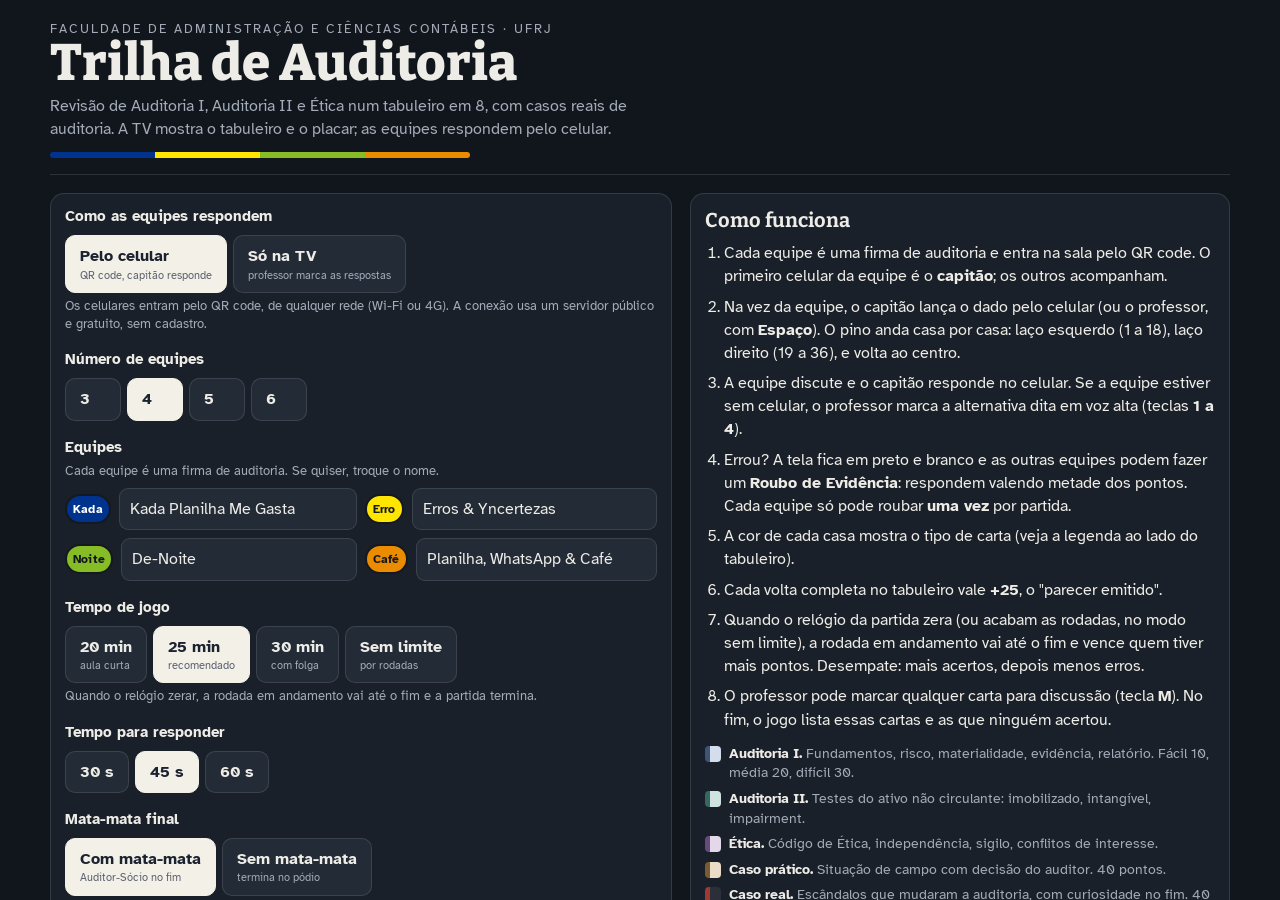
==== index.html @ 6f4dfdb5 "Celular confirma a imagem do pino e avisa quando a TV está com versão antiga; scripts com ?v= contra" ====
<!doctype html>
<html lang="pt-BR">
<head>
<meta charset="utf-8">
<meta name="viewport" content="width=device-width, initial-scale=1, viewport-fit=cover">
<meta name="claude:viewport-fit-sides" content="cover">
<title>Trilha de Auditoria</title>
<link rel="stylesheet" href="https://fonts.googleapis.com/css2?family=Atkinson+Hyperlegible:wght@400;700&family=Bitter:wght@600;800&display=swap">
<style>
/* ==================================================================
   TRILHA DE AUDITORIA · FACC/UFRJ · tela da TV (moderador)
   Auditoria I, Auditoria II e Ética
   Proposta: Bernardo Furtado, Iago Costa e Thiago Primo
   Licença MIT. O conteúdo editável fica em js/conteudo.js.
   ================================================================== */

/* Layout: sala escura em volta de um tabuleiro de papel e tinta.
   As únicas cores vivas da tela são as das equipes. */
:root{
  color-scheme: dark;
  --room:#11151C;
  --panel:#1A2029;
  --panel-2:#232B36;
  --line:rgba(226,232,240,.13);
  --ink:#EEECE6;
  --ink-soft:#A3ABB8;
  --paper:#F3F0E7;
  --paper-2:#E6E1D3;
  --paper-ink:#1B2230;
  --paper-soft:#5C6170;
  --stamp:#9E3A31;
  --ok:#2F8A5C;
  --bad:#B4433A;
  --f-display:'Bitter', Rockwell, 'Roboto Slab', 'Zilla Slab', Georgia, serif;
  --f-body:'Atkinson Hyperlegible', 'Segoe UI', Roboto, 'Helvetica Neue', Arial, sans-serif;
}
*{box-sizing:border-box}
[hidden]{display:none!important}
html,body{height:100%}
body{
  margin:0;background:var(--room);color:var(--ink);font-family:var(--f-body);font-size:16px;line-height:1.4;
  padding-left:max(16px, env(safe-area-inset-left, 0px));
  padding-right:max(16px, env(safe-area-inset-right, 0px));
  overflow:hidden;
}
button{font:inherit;color:inherit;cursor:pointer;border:0;background:none}
button:disabled{cursor:default}
button:focus-visible,input:focus-visible{outline:3px solid var(--paper);outline-offset:2px}
h1,h2,h3{font-family:var(--f-display);margin:0;text-wrap:balance}
.num{font-variant-numeric:tabular-nums}
kbd{font-family:var(--f-body)}

/* Preto e branco quando a equipe erra; volta ao normal na troca de vez */
#app,.screen{transition:filter .7s ease}
body.pb #app{filter:grayscale(1) contrast(.96)}
body.pb .card{animation:shakeX .45s ease}
@keyframes shakeX{0%,100%{transform:none}20%{transform:translateX(-10px)}40%{transform:translateX(9px)}60%{transform:translateX(-6px)}80%{transform:translateX(4px)}}

/* ---------------- Estrutura ---------------- */
#app{height:100%;display:grid;grid-template-rows:auto minmax(0,1fr);gap:10px;padding-block:10px}
.top{display:flex;align-items:center;gap:14px;flex-wrap:wrap}
.brand h1{font-weight:800;font-size:clamp(20px,1.8vw,34px)}
.brand .sub{font-size:clamp(11px,.75vw,14px);color:var(--ink-soft);letter-spacing:.16em;text-transform:uppercase}
.room-badge{display:flex;align-items:center;gap:10px;background:var(--paper);color:var(--paper-ink);border-radius:12px;padding:6px 12px 6px 6px;font-weight:700}
.room-badge .mini-qr{width:44px;height:44px;background:#fff;border-radius:6px;padding:2px}
.room-badge .mini-qr svg{width:100%;height:100%;display:block}
.room-badge small{display:block;font-weight:400;color:var(--paper-soft);font-size:12px}
.room-badge .code{font-family:var(--f-display);font-size:22px;letter-spacing:.08em}
.round-box{margin-left:auto;display:flex;align-items:center;gap:12px;color:var(--ink-soft);font-size:clamp(13px,.95vw,18px)}
.round-box strong{color:var(--ink);font-family:var(--f-display);font-size:1.35em}
.dots{display:flex;gap:5px}
.dots i{width:11px;height:11px;border-radius:50%;background:var(--line)}
.dots i.on{background:var(--paper-2)}
.dots i.now{background:var(--paper);box-shadow:0 0 0 3px rgba(243,240,231,.25)}
.clock{font-family:var(--f-display);font-weight:800;color:var(--ink);font-size:1.35em;font-variant-numeric:tabular-nums}
.clock.warn{color:#F0A49C}
.clock.paused{opacity:.55}
.last-round{background:var(--stamp);color:#fff;font-weight:700;padding:3px 10px;border-radius:20px;font-size:.8em;letter-spacing:.06em}

.game{display:grid;grid-template-columns:minmax(0,1fr) clamp(300px,25vw,440px);gap:14px;min-height:0}
.stage{position:relative;min-width:0;min-height:0;display:flex;align-items:center;justify-content:center}
#board{display:block;width:100%;height:100%}
#board text{pointer-events:none}
.pawn{transition:transform .26s ease-out}
.pawn .pawn-body{transform:scale(1.2)}
.pawn.active .pawn-body{animation:bounce .9s ease-in-out infinite}
@keyframes bounce{0%,100%{transform:scale(1.55) translateY(0)}50%{transform:scale(1.55) translateY(-7px)}}
#cell-hl{animation:pulse 1.2s ease-in-out infinite}
@keyframes pulse{0%,100%{stroke-opacity:1}50%{stroke-opacity:.4}}

.ribbon{
  position:absolute;top:6px;left:50%;transform:translateX(-50%);z-index:5;
  display:flex;align-items:center;gap:10px;background:rgba(17,21,28,.92);border:1px solid var(--line);
  border-radius:40px;padding:6px 16px 6px 8px;font-size:clamp(13px,1vw,19px);white-space:nowrap;max-width:100%;
}
.ribbon .hint{color:var(--ink-soft)}
.ribbon kbd{background:var(--panel-2);border:1px solid var(--line);border-radius:6px;padding:1px 7px;color:var(--paper)}
.toast{
  position:absolute;bottom:10px;left:50%;transform:translateX(-50%);z-index:30;
  background:var(--paper);color:var(--paper-ink);font-weight:700;padding:10px 18px;border-radius:12px;
  font-size:clamp(14px,1.1vw,20px);box-shadow:0 8px 24px rgba(0,0,0,.45);max-width:92%;text-align:center;
  animation:toastIn .25s ease-out;
}
@keyframes toastIn{from{opacity:0;transform:translate(-50%,10px)}to{opacity:1;transform:translate(-50%,0)}}

/* ---------------- Coluna lateral ---------------- */
.side{display:flex;flex-direction:column;gap:10px;min-height:0;overflow-y:auto;padding-right:2px}
.panel{background:var(--panel);border:1px solid var(--line);border-radius:14px;padding:12px 14px}
.panel-title{font-size:11px;letter-spacing:.16em;text-transform:uppercase;color:var(--ink-soft);margin-bottom:8px;display:flex;justify-content:space-between}
.turn-panel{display:grid;grid-template-columns:auto 1fr;gap:12px;align-items:center}
.turn-who{min-width:0}
.turn-who .label{font-size:12px;color:var(--ink-soft);letter-spacing:.1em;text-transform:uppercase}
.turn-who .name{font-family:var(--f-display);font-weight:800;font-size:clamp(18px,1.45vw,28px);line-height:1.15;overflow-wrap:anywhere}
.turn-who .where{font-size:13px;color:var(--ink-soft)}
.die{
  width:clamp(64px,5.2vw,92px);aspect-ratio:1;border-radius:16px;background:#FBFAF5;
  box-shadow:inset 0 -6px 0 rgba(0,0,0,.12),0 6px 14px rgba(0,0,0,.35);
  display:grid;grid-template-columns:repeat(3,1fr);grid-template-rows:repeat(3,1fr);padding:14%;gap:6%;
}
.die i{border-radius:50%;background:#1B2230;opacity:0;transform:scale(.85)}
.die i.on{opacity:1}
.die.rolling{animation:shake .12s linear infinite}
@keyframes shake{0%{transform:rotate(-8deg)}50%{transform:rotate(8deg)}100%{transform:rotate(-8deg)}}
.btn-roll{
  grid-column:1/-1;background:var(--team,var(--paper));color:var(--team-ink,var(--paper-ink));font-weight:700;border-radius:12px;padding:12px;
  font-size:clamp(15px,1.15vw,21px);display:flex;justify-content:center;align-items:center;gap:10px;
  box-shadow:inset 0 -4px 0 rgba(0,0,0,.18);
}
.btn-roll:disabled{background:var(--panel-2);color:var(--ink-soft);box-shadow:none}
.btn-roll kbd{font-size:.75em;background:rgba(0,0,0,.15);border-radius:5px;padding:1px 6px}
.turn-note{grid-column:1/-1;font-size:13px;color:var(--ink-soft);text-align:center;margin-top:-4px}

.score-list{display:flex;flex-direction:column;gap:6px}
.score-row{
  display:grid;grid-template-columns:22px 44px minmax(0,1fr) auto;align-items:center;gap:8px;
  padding:7px 8px;border-radius:10px;background:var(--panel-2);border:1px solid transparent;
  border-left:5px solid var(--team);
}
.score-row.now{border-color:var(--paper-2);border-left-color:var(--team);background:#2C3644}
.score-row .rk{font-weight:700;color:var(--ink-soft);text-align:center}
.score-row .nm{min-width:0}
.score-row .nm b{display:block;white-space:nowrap;overflow:hidden;text-overflow:ellipsis;font-size:clamp(14px,1vw,18px)}
.score-row .nm span{font-size:12px;color:var(--ink-soft);display:block;white-space:nowrap;overflow:hidden;text-overflow:ellipsis}
.score-row .pts{font-family:var(--f-display);font-weight:800;font-size:clamp(20px,1.5vw,28px);text-align:right;color:var(--paper)}
.adj{display:flex;gap:4px;justify-content:flex-end;margin-top:2px}
.adj button{font-size:11px;padding:1px 6px;border-radius:5px;background:rgba(255,255,255,.08);color:var(--ink-soft)}
.adj button:hover{background:rgba(255,255,255,.18);color:var(--ink)}
.chip{
  min-width:30px;height:30px;padding:0 6px;border-radius:15px;display:inline-flex;align-items:center;justify-content:center;
  font-weight:700;font-size:12px;letter-spacing:.02em;border:2px solid #14181F;flex:none;
}
details.mod summary{cursor:pointer;list-style:none;font-size:11px;letter-spacing:.16em;text-transform:uppercase;color:var(--ink-soft)}
details.mod summary::-webkit-details-marker{display:none}
details.mod summary::after{content:' +'}
details.mod[open] summary::after{content:' −'}
.mod-grid{display:grid;grid-template-columns:1fr 1fr;gap:6px;margin-top:8px}
.mod-grid button{
  background:var(--panel-2);border:1px solid var(--line);border-radius:9px;padding:8px 6px;font-size:13px;
  display:flex;justify-content:space-between;align-items:center;gap:6px;text-align:left;
}
.mod-grid button:hover{border-color:var(--paper-2)}
.mod-grid button kbd{font-size:11px;color:var(--ink-soft)}
.mod-grid .danger{color:#F0A49C}
.legend{display:flex;flex-wrap:wrap;gap:6px 10px}
.legend span{display:flex;align-items:center;gap:6px;font-size:13px;color:var(--ink)}
.legend i{width:20px;height:20px;border-radius:4px;display:block;border-left:6px solid}

/* ---------------- Cartas ---------------- */
.card-layer{
  position:absolute;inset:0;z-index:20;display:flex;align-items:center;justify-content:center;
  background:rgba(8,10,14,.62);padding:8px;
}
.card{
  width:min(100%,1060px);max-height:100%;overflow:auto;background:var(--paper);color:var(--paper-ink);
  border-radius:18px;box-shadow:0 24px 60px rgba(0,0,0,.55);animation:cardIn .35s cubic-bezier(.2,.9,.3,1.2);
  display:flex;flex-direction:column;position:relative;
}
@keyframes cardIn{from{opacity:0;transform:translateY(24px) rotate(-1.5deg) scale(.96)}to{opacity:1;transform:none}}
.card-band{background:var(--cat);color:#fff;display:flex;align-items:center;gap:14px;padding:12px 20px;flex-wrap:wrap}
.card-band .cat{min-width:0;flex:1}
.card-band .cat-name{font-family:var(--f-display);font-weight:800;font-size:clamp(18px,1.6vw,30px);display:block;line-height:1.1}
.card-band .cat-meta{font-size:clamp(12px,.9vw,16px);opacity:.9;letter-spacing:.04em}
.timer{display:flex;align-items:center;gap:10px}
.t-num{font-family:var(--f-display);font-weight:800;font-size:clamp(26px,2.4vw,44px);min-width:2.2ch;text-align:right}
.t-num.warn{color:#FFD2CA}
.t-btn{background:rgba(255,255,255,.18);color:#fff;border-radius:8px;padding:6px 10px;font-size:13px}
.t-track{height:8px;background:rgba(27,34,48,.12)}
#t-bar{height:100%;background:var(--cat);width:100%;transition:width 1s linear}
#t-bar.warn{background:var(--bad)}
.card-body{padding:clamp(14px,1.6vw,28px) clamp(16px,2vw,34px);display:flex;flex-direction:column;gap:clamp(10px,1.2vw,20px)}
.who{display:flex;align-items:center;gap:10px;font-size:clamp(14px,1.05vw,19px);color:var(--paper-soft);flex-wrap:wrap}
.who b{color:var(--paper-ink)}
.tag{border-radius:20px;padding:2px 10px;font-weight:700;font-size:.9em}
.tag.steal{background:#EFE2CC;color:#6A4610}
.tag.house{background:#F0D6D1;color:#7E2A22}
.tag.phone{background:#DDE4EE;color:#26344A}
.situacao{font-size:clamp(15px,1.25vw,23px);color:var(--paper-soft);border-left:4px solid var(--cat);padding-left:14px;margin:0}
.q-text{font-size:clamp(20px,2.1vw,40px);font-weight:700;line-height:1.25;margin:0;text-wrap:pretty}
.alts{display:grid;grid-template-columns:1fr 1fr;gap:clamp(8px,.9vw,14px)}
.alt{
  display:grid;grid-template-columns:auto 1fr;gap:12px;align-items:center;text-align:left;
  background:#fff;border:2px solid #D8D2C2;border-radius:14px;padding:clamp(10px,1vw,16px);
  font-size:clamp(15px,1.35vw,25px);line-height:1.25;color:var(--paper-ink);transition:border-color .15s,background .15s;
}
.alt:not(:disabled):hover{border-color:var(--cat)}
.alt .lt{
  width:clamp(30px,2.3vw,44px);aspect-ratio:1;border-radius:10px;background:var(--cat);color:#fff;
  display:flex;align-items:center;justify-content:center;font-weight:800;font-family:var(--f-display);
}
.alt.pending{border-color:var(--paper-ink);background:#E9E5DA;animation:pulse 0.8s ease-in-out infinite}
.alt.right{background:#DCEFE3;border-color:var(--ok)}
.alt.right .lt{background:var(--ok)}
.alt.wrong{background:#F5DCD8;border-color:var(--bad);opacity:.85}
.alt.wrong .lt{background:var(--bad)}
.alt.dim{opacity:.45}
.verdict{
  display:flex;align-items:center;gap:14px;border-radius:12px;padding:12px 16px;font-size:clamp(17px,1.6vw,30px);
  font-family:var(--f-display);font-weight:800;line-height:1.2;
}
.verdict.ok{background:#1E6A45;color:#fff}
.verdict.no{background:#2A2E37;color:#fff}
.verdict small{display:block;font-family:var(--f-body);font-weight:400;font-size:.55em;opacity:.85}
.explain{background:var(--paper-2);border-radius:12px;padding:12px 16px;font-size:clamp(14px,1.15vw,21px)}
.explain .res{font-family:var(--f-display);font-weight:800;font-size:1.1em;margin-bottom:4px}
.explain .norma{display:inline-block;margin-top:6px;font-size:.8em;color:var(--paper-soft);letter-spacing:.04em}
.carimbo{
  position:absolute;right:28px;bottom:96px;z-index:3;transform:rotate(-12deg);border:5px solid #B4433A;color:#B4433A;
  font-family:var(--f-display);font-weight:800;letter-spacing:.14em;font-size:clamp(26px,3vw,54px);padding:2px 16px;border-radius:10px;
  background:rgba(255,255,255,.85);pointer-events:none;mix-blend-mode:multiply;
}
.carimbo.bate{animation:carimbo .45s cubic-bezier(.2,1.4,.4,1) both}
@keyframes carimbo{from{opacity:0;transform:rotate(-12deg) scale(2.6)}to{opacity:1;transform:rotate(-12deg) scale(1)}}
.badge-sr{display:inline-block;font-family:var(--f-body);font-size:10px;font-weight:700;letter-spacing:.06em;text-transform:uppercase;background:var(--paper);color:var(--paper-ink);border-radius:10px;padding:1px 7px;vertical-align:middle}
.joke{
  display:grid;grid-template-columns:auto 1fr;gap:12px;align-items:start;background:#fff;border:2px dashed var(--stamp);
  border-radius:12px;padding:12px 16px;font-size:clamp(15px,1.2vw,22px);
}
.joke b{font-family:var(--f-display);color:var(--stamp);font-size:.8em;letter-spacing:.08em;text-transform:uppercase;white-space:nowrap;padding-top:.2em}
.stamp{
  position:absolute;top:14px;right:22px;transform:rotate(-8deg);border:3px solid var(--stamp);color:var(--stamp);
  font-family:var(--f-display);font-weight:800;letter-spacing:.12em;padding:2px 10px;border-radius:6px;
  font-size:clamp(14px,1.2vw,22px);background:rgba(255,255,255,.92);pointer-events:none;
}
.keys{margin:0;padding-left:1.2em;font-size:clamp(15px,1.2vw,22px);display:flex;flex-direction:column;gap:4px}
.vf{display:flex;gap:12px;justify-content:center}
.vf div{
  font-family:var(--f-display);font-weight:800;font-size:clamp(22px,2.4vw,44px);padding:8px 28px;border-radius:14px;
  border:3px solid #D8D2C2;color:var(--paper-soft)
}
.vf div.right{border-color:var(--ok);background:#DCEFE3;color:#1C6B43}
.answered{display:flex;gap:8px;flex-wrap:wrap;align-items:center;font-size:clamp(13px,1vw,17px);color:var(--paper-soft)}
.answered .chip{opacity:.3}
.answered .chip.on{opacity:1}
.card-foot{
  border-top:1px solid #DAD3C1;padding:12px clamp(16px,2vw,34px);display:flex;align-items:center;gap:10px;flex-wrap:wrap;
  background:var(--paper-2);border-radius:0 0 18px 18px;
}
.card-foot .note{flex:1;min-width:200px;font-size:clamp(13px,.95vw,17px);color:var(--paper-soft)}
.cbtn{
  border-radius:10px;padding:10px 16px;font-weight:700;font-size:clamp(14px,1vw,18px);
  background:#fff;border:2px solid #CDC6B2;color:var(--paper-ink);display:inline-flex;align-items:center;gap:8px;
}
.cbtn:hover{border-color:var(--paper-ink)}
.cbtn.primary{background:var(--paper-ink);color:#fff;border-color:var(--paper-ink)}
.cbtn.good{background:var(--ok);border-color:var(--ok);color:#fff}
.cbtn.bad{background:#fff;border-color:var(--bad);color:#8E2F27}
.cbtn.flag.on{background:#F0D6D1;border-color:var(--stamp);color:#7E2A22}
.cbtn kbd{font-size:.75em;opacity:.75}
.cbtn.group{padding:5px 12px 5px 6px}
.cbtn.group.on{background:#DCEFE3;border-color:var(--ok)}
.event-text{font-size:clamp(18px,1.8vw,32px);line-height:1.3;margin:0}
.event-effect{font-family:var(--f-display);font-weight:800;font-size:clamp(22px,2.2vw,40px);color:var(--paper-ink)}

/* ---------------- Telas cheias ---------------- */
.screen{
  position:fixed;inset:0;z-index:50;background:var(--room);overflow-y:auto;
  padding:max(20px,env(safe-area-inset-top,0px)) max(16px,env(safe-area-inset-right,0px)) max(20px,env(safe-area-inset-bottom,0px)) max(16px,env(safe-area-inset-left,0px));
}
.screen-inner{max-width:1180px;margin:0 auto;display:flex;flex-direction:column;gap:18px}
.setup-head{display:flex;align-items:flex-end;gap:18px;flex-wrap:wrap;border-bottom:1px solid var(--line);padding-bottom:16px}
.setup-head .eyebrow{color:var(--ink-soft);letter-spacing:.16em;text-transform:uppercase;font-size:13px}
.setup-head h1{font-size:clamp(34px,4vw,64px);font-weight:800;line-height:1}
.setup-head p{color:var(--ink-soft);max-width:62ch;margin:6px 0 0}
.firm-strip{display:flex;height:6px;border-radius:3px;overflow:hidden;width:min(100%,420px);margin-top:12px}
.firm-strip i{flex:1}
.setup-grid{display:grid;grid-template-columns:minmax(0,1.15fr) minmax(0,1fr);gap:18px}
.field{display:flex;flex-direction:column;gap:8px;margin-bottom:16px}
.field > .lbl{font-weight:700;font-size:15px}
.field > .help{font-size:13px;color:var(--ink-soft);margin-top:-4px}
.seg{display:flex;flex-wrap:wrap;gap:6px}
.seg button{background:var(--panel-2);border:1px solid var(--line);border-radius:10px;padding:9px 14px;font-weight:700;min-width:56px;text-align:left}
.seg button small{display:block;font-weight:400;font-size:11px;color:var(--ink-soft)}
.seg button.sel{background:var(--paper);color:var(--paper-ink);border-color:var(--paper)}
.seg button.sel small{color:var(--paper-soft)}
.seg button:disabled{opacity:.45}
.names{display:grid;grid-template-columns:minmax(0,1fr) minmax(0,1fr);gap:8px}
.names > *,.setup-grid > *{min-width:0}
.name-row{display:flex;align-items:center;gap:8px}
.name-row input{
  flex:1;min-width:0;background:var(--panel-2);border:1px solid var(--line);border-radius:9px;color:var(--ink);
  padding:9px 10px;font:inherit;
}
.actions{display:flex;gap:10px;flex-wrap:wrap}
.big{border-radius:12px;padding:13px 22px;font-weight:700;font-size:17px}
.big.main{background:var(--paper);color:var(--paper-ink)}
.big.ghost{border:1px solid var(--line);background:var(--panel-2)}
.rules h3{font-size:20px;margin-bottom:8px}
.rules ol{margin:0;padding-left:1.2em;display:flex;flex-direction:column;gap:7px;color:var(--ink)}
.rules li{line-height:1.45}
.rules .types{display:grid;gap:6px;margin-top:12px}
.rules .types div{display:grid;grid-template-columns:16px 1fr;gap:8px;align-items:start;font-size:14px;color:var(--ink-soft)}
.rules .types i{width:16px;height:16px;border-radius:4px;margin-top:2px;border-left:5px solid}
.rules .types b{color:var(--ink)}
.credits{font-size:13px;color:var(--ink-soft);border-top:1px solid var(--line);padding-top:12px}
.warn-box{background:rgba(180,67,58,.14);border:1px solid rgba(180,67,58,.4);border-radius:12px;padding:10px 14px;color:#F2C0BA}
.info-box{background:var(--panel-2);border:1px solid var(--line);border-radius:12px;padding:10px 14px;color:var(--ink-soft);font-size:14px}

/* Sala (QR code) */
.lobby{display:grid;grid-template-columns:minmax(0,380px) minmax(0,1fr);gap:22px;align-items:start}
.qr-card{background:var(--paper);color:var(--paper-ink);border-radius:18px;padding:20px;display:flex;flex-direction:column;align-items:center;gap:10px;text-align:center}
.qr-card .qr{width:100%;max-width:320px;aspect-ratio:1;background:#fff;border-radius:10px;padding:6px}
.qr-card .qr svg{width:100%;height:100%;display:block}
.qr-card .code-big{font-family:var(--f-display);font-weight:800;font-size:54px;letter-spacing:.12em;line-height:1}
.qr-card .url{font-size:13px;color:var(--paper-soft);word-break:break-all}
.teams-grid{display:grid;grid-template-columns:repeat(auto-fill,minmax(220px,1fr));gap:10px}
.team-col{background:var(--panel);border:1px solid var(--line);border-top:5px solid var(--team);border-radius:12px;padding:12px;display:flex;flex-direction:column;gap:8px}
.team-col h3{font-size:20px;display:flex;align-items:center;gap:8px}
.member{display:flex;justify-content:space-between;align-items:center;gap:8px;background:var(--panel-2);border-radius:8px;padding:6px 10px;font-size:14px;text-align:left;width:100%}
.member .role{font-size:11px;letter-spacing:.08em;text-transform:uppercase;color:var(--ink-soft)}
.member.cap{outline:2px solid var(--paper-2)}
.av-row{display:flex;align-items:center;gap:8px;font-size:13px;color:var(--ink-soft)}
.av-mini{width:34px;height:34px;border-radius:50%;border:3px solid var(--team);background:#F4F1EA;display:inline-flex;align-items:center;justify-content:center;overflow:hidden;flex:none;font-size:18px}
.av-mini img{width:100%;height:100%;object-fit:cover}
.av-rm{margin-left:auto;font-size:12px;color:var(--ink-soft);text-decoration:underline}
.member.cap .role{color:var(--paper)}
.empty{font-size:13px;color:var(--ink-soft)}

.end-podium{display:flex;align-items:flex-end;justify-content:center;gap:14px;margin-top:10px}
.pod{flex:1;max-width:220px;display:flex;flex-direction:column;align-items:center;gap:6px;text-align:center}
.pod .pname{font-family:var(--f-display);font-weight:800;font-size:clamp(16px,1.6vw,26px)}
.pod .ppts{color:var(--paper);font-weight:700}
.pod .bar{width:100%;border-radius:12px 12px 0 0;display:flex;align-items:flex-start;justify-content:center;padding-top:10px;font-family:var(--f-display);font-weight:800;font-size:34px;background:var(--team);color:var(--team-ink);border:2px solid rgba(255,255,255,.25);border-bottom:0}
.pod.p1 .bar{height:170px}.pod.p2 .bar{height:120px}.pod.p3 .bar{height:85px}
/* Revelação do pódio: 3º, 2º, pausa, 1º */
.end-podium.anim .bar{transform-origin:bottom;animation:podSobe .7s cubic-bezier(.2,.9,.3,1.15) both;animation-delay:var(--d)}
.end-podium.anim .pod > :not(.bar){animation:podNome .5s ease-out both;animation-delay:calc(var(--d) + .55s)}
.end-podium.anim .pod.p1 .bar{box-shadow:0 0 0 0 var(--team);animation:podSobe .9s cubic-bezier(.2,.9,.3,1.2) both,podBrilho 1.6s ease-out both;animation-delay:var(--d),calc(var(--d) + .8s)}
.end-podium.anim .pod.p1 .chip{animation:podNome .5s ease-out both,podPula .6s ease-in-out 3;animation-delay:calc(var(--d) + .55s),calc(var(--d) + 1.1s)}
@keyframes podSobe{from{transform:scaleY(0)}to{transform:scaleY(1)}}
@keyframes podNome{from{opacity:0;transform:translateY(14px)}to{opacity:1;transform:none}}
@keyframes podBrilho{0%{box-shadow:0 0 0 0 var(--team)}40%{box-shadow:0 0 60px 6px var(--team)}100%{box-shadow:0 0 18px 0 transparent}}
@keyframes podPula{0%,100%{transform:none}50%{transform:translateY(-10px) scale(1.15)}}
/* placar, nota e prêmios só aparecem depois do 1º lugar (não estraga a surpresa) */
#end-inner.anim > .end-podium ~ *{animation:podNome .6s ease-out 3s both}
@media (prefers-reduced-motion:reduce){.end-podium.anim .bar,.end-podium.anim .pod > *,#end-inner.anim > *{animation:none!important}}
.nota{background:var(--panel);border:1px solid var(--line);border-radius:14px;padding:12px 16px;display:flex;gap:10px 24px;flex-wrap:wrap;align-items:center}
.nota b{font-family:var(--f-display);font-size:18px}
.nota span{color:var(--ink-soft)}
.tie{background:var(--stamp);color:#fff;border-radius:20px;padding:2px 10px;font-size:13px;font-weight:700}
.end-table{width:100%;border-collapse:collapse;font-size:16px}
.end-table th,.end-table td{padding:9px 10px;border-bottom:1px solid var(--line);text-align:left}
.end-table th{font-size:12px;letter-spacing:.1em;text-transform:uppercase;color:var(--ink-soft)}
.end-table td.n{text-align:right;font-variant-numeric:tabular-nums}
.awards{display:grid;grid-template-columns:repeat(auto-fill,minmax(220px,1fr));gap:10px}
.award{background:var(--panel-2);border-radius:12px;padding:12px;display:flex;flex-direction:column;gap:6px}
.award b{font-family:var(--f-display);font-size:18px}
.award span{display:flex;align-items:center;gap:6px;flex-wrap:wrap}
.award small{color:var(--ink-soft)}
.socio-banner{display:flex;align-items:center;gap:14px;background:var(--paper);color:var(--paper-ink);border-radius:14px;padding:14px 18px}
.socio-banner small{display:block;font-size:12px;letter-spacing:.12em;text-transform:uppercase;color:var(--paper-soft)}
.socio-banner b{font-family:var(--f-display);font-size:28px}
.mm-head{display:flex;align-items:flex-end;justify-content:space-between;gap:16px;flex-wrap:wrap;border-bottom:1px solid var(--line);padding-bottom:12px}
.mm-head h1{font-size:clamp(30px,3.4vw,56px)}
.mm-head .eyebrow{color:var(--ink-soft);letter-spacing:.16em;text-transform:uppercase;font-size:13px}
.mm-card{background:var(--paper);color:var(--paper-ink);border-radius:18px;overflow:hidden}
.mm-card .q-text{padding:22px 26px 6px}
.mm-alts{display:grid;grid-template-columns:repeat(auto-fit,minmax(240px,1fr));gap:10px;padding:14px 26px 22px}
.mm-alt{background:#fff;border:2px solid #D8D2C2;border-radius:14px;padding:14px 16px;font-size:clamp(17px,1.5vw,26px);font-weight:700;display:flex;gap:12px;align-items:center}
.mm-alt .lt{width:40px;height:40px;border-radius:10px;background:var(--paper-ink);color:#fff;display:flex;align-items:center;justify-content:center;font-family:var(--f-display)}
.mm-alt.right{background:#DCEFE3;border-color:var(--ok)}
.mm-alt.right .lt{background:var(--ok)}
.mm-alt.dim{opacity:.45}
.mm-players{display:grid;grid-template-columns:repeat(auto-fill,minmax(180px,1fr));gap:8px}
.mm-p{display:flex;align-items:center;gap:8px;background:var(--panel);border:1px solid var(--line);border-radius:10px;padding:8px 10px;font-weight:700}
.mm-p small{margin-left:auto;font-weight:400;color:var(--ink-soft);font-size:12px}
.mm-p.out{opacity:.4;text-decoration:line-through;filter:grayscale(1)}
.mm-p.ok{border-color:var(--ok)}
.mm-p.ans small{color:var(--paper)}
.mm-msg{font-family:var(--f-display);font-weight:800;font-size:clamp(20px,2vw,34px)}
.mm-win{text-align:center;display:flex;flex-direction:column;align-items:center;gap:10px;padding:30px 0}
.mm-win .nome{font-family:var(--f-display);font-weight:800;font-size:clamp(44px,6vw,96px);line-height:1}
.mm-win .titulo{letter-spacing:.2em;text-transform:uppercase;color:var(--ink-soft)}
.review h2{font-size:24px;margin-bottom:4px}
.review > p{color:var(--ink-soft);margin:0 0 8px}
.rv{display:grid;grid-template-columns:90px minmax(0,1fr);gap:12px;padding:10px 0;border-bottom:1px solid var(--line)}
.rv code{font-family:var(--f-body);font-weight:700;color:var(--paper)}
.rv .why{font-size:12px;color:var(--ink-soft);display:block}
.rv .ans{color:#93D6B0;font-weight:700}
.rv .exp{color:var(--ink-soft);font-size:14px}
.confetti{position:fixed;top:-20px;width:10px;height:16px;z-index:51;pointer-events:none;animation:fall linear forwards}
/* Easter eggs: tela de ressalva no estilo videogame e volta completa */
.wasted{position:fixed;inset:0;z-index:60;pointer-events:none;display:flex;align-items:center;justify-content:center;background:linear-gradient(180deg,transparent 33%,rgba(8,10,14,.88) 41%,rgba(8,10,14,.88) 59%,transparent 67%);animation:wastedIn 1.9s ease both}
.wasted span{font-family:var(--f-display);font-weight:800;font-size:clamp(48px,8vw,120px);letter-spacing:.06em;text-transform:uppercase;color:#C8463B;text-shadow:3px 3px 0 #000,-1px -1px 0 #000,0 0 30px rgba(0,0,0,.8)}
.wasted.passed span{color:#E8C25A;font-size:clamp(36px,5.5vw,84px)}
.wasted small{display:block;text-align:center;font-family:var(--f-body);font-weight:600;font-size:.22em;letter-spacing:.14em;margin-top:.3em;color:#fff;text-shadow:2px 2px 0 #000}
@keyframes wastedIn{0%{opacity:0;transform:scale(1.15)}15%{opacity:1;transform:scale(1)}75%{opacity:1}100%{opacity:0}}
.estrelas{color:#E8C25A;letter-spacing:.1em;margin-left:6px}.estrelas i{font-style:normal;opacity:.25}
@keyframes fall{to{transform:translateY(112vh) rotate(540deg)}}

.gab-sec{display:flex;flex-direction:column;gap:8px}
.gab-sec h2{font-size:22px;border-bottom:3px solid var(--line);padding-bottom:4px}
.gab-item{display:grid;grid-template-columns:82px minmax(0,1fr);gap:10px;padding:8px 0;border-bottom:1px solid var(--line);font-size:14px}
.gab-item code{color:var(--paper);font-family:var(--f-body);font-weight:700}
.gab-item .ans{color:#93D6B0;font-weight:700}
.gab-item ul{margin:4px 0 0;padding-left:1.1em;color:#93D6B0}

.modal-back{position:fixed;inset:0;z-index:80;background:rgba(4,6,10,.72);display:flex;align-items:center;justify-content:center;padding:16px}
.modal{background:var(--panel);border:1px solid var(--line);border-radius:16px;padding:20px;max-width:460px;width:100%;display:flex;flex-direction:column;gap:14px}
.modal p{margin:0;font-size:17px}

@media (max-width:900px){
  body{overflow:auto}
  #app{height:auto}
  .game{grid-template-columns:1fr}
  .stage{min-height:62vh;flex-direction:column}
  .ribbon{position:static;transform:none;margin-bottom:8px}
  .card-layer{position:fixed;padding:10px}
  .alts{grid-template-columns:1fr}
  .setup-grid,.names,.lobby{grid-template-columns:1fr}
  .side{overflow:visible}
  .stamp{position:static;align-self:flex-start;margin:12px 0 0 16px}
}
@media (prefers-reduced-motion:reduce){
  .pawn{transition:none}.pawn.active .pawn-body{animation:none;transform:scale(1.55)}
  #cell-hl,.die.rolling,.card,.toast,.alt.pending,body.pb .card,.carimbo.bate{animation:none}
  .wasted{display:none}
  .confetti{display:none}
}
</style>
</head>
<body>

<!-- ======================= TELA INICIAL ======================= -->
<section class="screen" id="setup">
  <div class="screen-inner">
    <div class="setup-head">
      <div>
        <div class="eyebrow">Faculdade de Administração e Ciências Contábeis · UFRJ</div>
        <h1>Trilha de Auditoria</h1>
        <p>Revisão de Auditoria I, Auditoria II e Ética num tabuleiro em 8, com casos reais de auditoria. A TV mostra o tabuleiro e o placar; as equipes respondem pelo celular.</p>
        <div class="firm-strip" id="firm-strip"></div>
      </div>
    </div>

    <div class="setup-grid">
      <div class="panel">
        <div class="field">
          <span class="lbl">Como as equipes respondem</span>
          <div class="seg" id="seg-modo"></div>
          <span class="help" id="modo-help"></span>
        </div>
        <div class="field">
          <span class="lbl">Número de equipes</span>
          <div class="seg" id="seg-n"></div>
        </div>
        <div class="field">
          <span class="lbl">Equipes</span>
          <span class="help">Cada equipe é uma firma de auditoria. Se quiser, troque o nome.</span>
          <div class="names" id="names"></div>
        </div>
        <div class="field">
          <span class="lbl">Tempo de jogo</span>
          <div class="seg" id="seg-rounds"></div>
          <span class="help" id="duracao-help"></span>
          <div class="seg" id="seg-rodadas"></div>
        </div>
        <div class="field">
          <span class="lbl">Tempo para responder</span>
          <div class="seg" id="seg-tempo"></div>
        </div>
        <div class="field" id="field-mm">
          <span class="lbl">Mata-mata final</span>
          <div class="seg" id="seg-mm"></div>
          <span class="help">Depois do pódio, os integrantes da equipe vencedora disputam no celular o título de Auditor-Sócio (uns 5 minutos). Também desempata o 1º lugar.</span>
        </div>
        <div class="actions">
          <button class="big main" id="btn-start">Criar sala</button>
          <button class="big ghost" id="btn-resume" hidden>Retomar partida salva</button>
          <button class="big ghost" id="btn-gab">Gabarito do moderador</button>
        </div>
      </div>

      <div class="panel rules">
        <div id="rules-box"></div>
        <p class="credits">Proposta de atividade: Bernardo Furtado, Iago Costa e Thiago Primo · FACC/UFRJ. Código aberto (licença MIT).</p>
      </div>
    </div>
  </div>
</section>

<!-- ======================= SALA (QR CODE) ======================= -->
<section class="screen" id="lobby" hidden>
  <div class="screen-inner">
    <div class="setup-head" style="justify-content:space-between">
      <div>
        <div class="eyebrow">Sala da partida</div>
        <h1>Entrem pelo celular</h1>
        <p>Aponte a câmera para o QR code. O primeiro celular de cada equipe vira o <b>capitão</b>: ele lança o dado e responde. Os outros acompanham. Toque num nome para trocar o capitão.</p>
      </div>
      <div class="actions">
        <button class="big main" id="btn-lobby-go">Começar partida</button>
        <button class="big ghost" id="btn-lobby-back">Voltar</button>
      </div>
    </div>
    <div class="lobby">
      <div class="qr-card">
        <div class="qr" id="qr-big"></div>
        <div class="code-big" id="code-big"></div>
        <div class="url" id="join-url"></div>
      </div>
      <div style="display:flex;flex-direction:column;gap:12px;min-width:0">
        <div id="lobby-warn"></div>
        <div class="teams-grid" id="teams-grid"></div>
        <div class="info-box" id="spectators"></div>
      </div>
    </div>
  </div>
</section>

<!-- ======================= JOGO ======================= -->
<div id="app" hidden>
  <header class="top">
    <div class="brand">
      <h1>Trilha de Auditoria</h1>
      <div class="sub">FACC · UFRJ — Auditoria I, II e Ética</div>
    </div>
    <button class="room-badge" id="room-badge" hidden title="Mostrar QR code da sala (Q)">
      <span class="mini-qr" id="qr-mini"></span>
      <span><small>Sala</small><span class="code" id="code-mini"></span></span>
      <span><small>Celulares</small><span id="phones-mini">0</span></span>
    </button>
    <div class="round-box" id="round-box"></div>
  </header>

  <main class="game">
    <div class="stage" id="stage">
      <div class="ribbon" id="ribbon"></div>
      <svg id="board" viewBox="0 0 1000 580" xmlns="http://www.w3.org/2000/svg" role="img" aria-label="Tabuleiro em forma de 8"></svg>
      <div class="card-layer" id="card-layer" hidden></div>
      <div id="toast-slot"></div>
    </div>

    <aside class="side">
      <div class="panel">
        <div class="turn-panel">
          <div class="die" id="die"><i></i><i></i><i></i><i></i><i></i><i></i><i></i><i></i><i></i></div>
          <div class="turn-who" id="turn-who"></div>
          <button class="btn-roll" id="btn-roll"></button>
          <div class="turn-note" id="turn-note"></div>
        </div>
      </div>

      <div class="panel">
        <div class="panel-title"><span>Placar</span></div>
        <div class="score-list" id="score-list"></div>
      </div>

      <div class="panel">
        <details class="mod">
          <summary>Moderação</summary>
          <div class="mod-grid">
            <button id="m-undo">Desfazer turno <kbd>Z</kbd></button>
            <button id="m-pause">Pausar tempo <kbd>P</kbd></button>
            <button id="m-full">Tela cheia <kbd>F</kbd></button>
            <button id="m-sound">Som: ligado <kbd>S</kbd></button>
            <button id="m-room">Sala e QR code <kbd>Q</kbd></button>
            <button id="m-rules">Regras <kbd>H</kbd></button>
            <button id="m-gab" style="grid-column:1/-1">Gabarito</button>
            <button id="m-clock" style="grid-column:1/-1">Pausar relógio da partida <kbd>R</kbd></button>
            <button id="m-end" class="danger" style="grid-column:1/-1">Encerrar partida e ver pódio</button>
          </div>
        </details>
      </div>

      <div class="panel">
        <div class="panel-title"><span>Casas</span></div>
        <div class="legend" id="legend"></div>
      </div>
    </aside>
  </main>
</div>

<!-- ======================= FIM ======================= -->
<section class="screen" id="end" hidden>
  <div class="screen-inner" id="end-inner"></div>
</section>

<!-- ======================= MATA-MATA ======================= -->
<section class="screen" id="mm" hidden>
  <div class="screen-inner" id="mm-inner"></div>
</section>

<!-- ======================= GABARITO / REGRAS ======================= -->
<section class="screen" id="gab" hidden>
  <div class="screen-inner" id="gab-inner"></div>
</section>
<section class="screen" id="help" hidden>
  <div class="screen-inner">
    <div class="setup-head" style="justify-content:space-between">
      <h1 style="font-size:40px">Como jogar</h1>
      <button class="big main" data-close="help">Voltar ao jogo</button>
    </div>
    <div class="panel rules" id="rules-box-2"></div>
  </div>
</section>

<div class="modal-back" id="confirm" hidden>
  <div class="modal">
    <p id="confirm-msg"></p>
    <div class="actions">
      <button class="big main" id="confirm-ok">Confirmar</button>
      <button class="big ghost" id="confirm-cancel">Cancelar</button>
    </div>
  </div>
</div>

<script src="js/firebase-config.js?v=6"></script>
<script src="js/vendor/firebase-app-compat.js"></script>
<script src="js/vendor/firebase-database-compat.js"></script>
<script src="js/vendor/mqtt.min.js"></script>
<script src="js/vendor/qrcode.js"></script>
<script src="js/rede.js?v=6"></script>
<script src="js/conteudo.js?v=6"></script>
<script src="js/tv.js?v=6"></script>
<script src="js/matamata.js?v=6"></script>
</body>
</html>
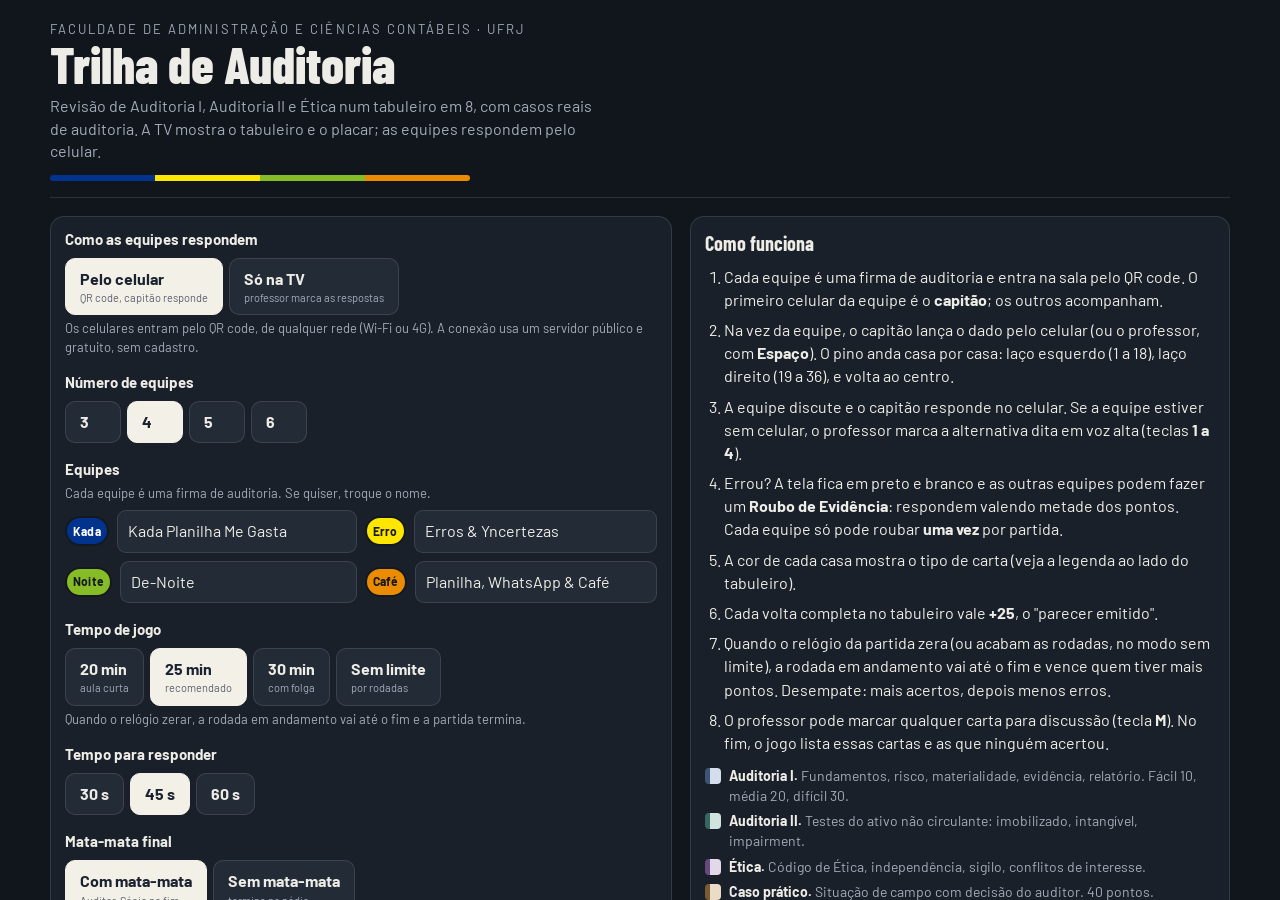
==== commit 5997205b: "Fontes Barlow Condensed (títulos) e Barlow (textos), hospedadas no próprio site Co-Authored-By: Clau" ====
--- a/index.html
+++ b/index.html
@@ -5,7 +5,7 @@
 <meta name="viewport" content="width=device-width, initial-scale=1, viewport-fit=cover">
 <meta name="claude:viewport-fit-sides" content="cover">
 <title>Trilha de Auditoria</title>
-<link rel="stylesheet" href="https://fonts.googleapis.com/css2?family=Atkinson+Hyperlegible:wght@400;700&family=Bitter:wght@600;800&display=swap">
+<link rel="stylesheet" href="fonts/fontes.css?v=11">
 <style>
 /* ==================================================================
    TRILHA DE AUDITORIA · FACC/UFRJ · tela da TV (moderador)
@@ -31,8 +31,8 @@
   --stamp:#9E3A31;
   --ok:#2F8A5C;
   --bad:#B4433A;
-  --f-display:'Bitter', Rockwell, 'Roboto Slab', 'Zilla Slab', Georgia, serif;
-  --f-body:'Atkinson Hyperlegible', 'Segoe UI', Roboto, 'Helvetica Neue', Arial, sans-serif;
+  --f-display:'Barlow Condensed', 'Arial Narrow', 'Roboto Condensed', Arial, sans-serif;
+  --f-body:'Barlow', 'Segoe UI', Roboto, Arial, sans-serif;
 }
 *{box-sizing:border-box}
 [hidden]{display:none!important}
@@ -83,6 +83,14 @@
 #board text{pointer-events:none}
 .pawn{transition:transform .26s ease-out}
 .pawn .pawn-body{transform:scale(1.2)}
+.pawn .coroa{display:none}
+.pawn.lider .coroa{display:inline;transform-box:fill-box;transform-origin:center bottom}
+.pawn.lider .coroa.nova{animation:coroaPop .7s cubic-bezier(.2,.9,.3,1.4)}
+@keyframes coroaPop{0%{transform:translateY(-14px) scale(.2);opacity:0}100%{transform:none;opacity:1}}
+.voo{position:fixed;z-index:70;pointer-events:none;transform:translate(-50%,-50%);background:var(--team);color:var(--team-ink);font-family:var(--f-display);font-weight:800;font-size:44px;padding:4px 18px;border-radius:30px;border:3px solid #14181F;box-shadow:0 8px 24px rgba(0,0,0,.45);animation:voa .9s cubic-bezier(.5,0,.4,1) forwards}
+@keyframes voa{0%{transform:translate(-50%,-50%) scale(.4);opacity:0}18%{transform:translate(-50%,-50%) scale(1.15);opacity:1}35%{transform:translate(-50%,-50%) scale(1)}100%{transform:translate(calc(-50% + var(--dx)),calc(-50% + var(--dy))) scale(.45);opacity:.9}}
+.score-row .pts.subindo{color:var(--team);transform:scale(1.18);transition:transform .15s}
+.score-row .pts{transition:transform .25s}
 .pawn.active .pawn-body{animation:bounce .9s ease-in-out infinite}
 @keyframes bounce{0%,100%{transform:scale(1.55) translateY(0)}50%{transform:scale(1.55) translateY(-7px)}}
 #cell-hl{animation:pulse 1.2s ease-in-out infinite}
@@ -139,8 +147,8 @@
 .score-row.now{border-color:var(--paper-2);border-left-color:var(--team);background:#2C3644}
 .score-row .rk{font-weight:700;color:var(--ink-soft);text-align:center}
 .score-row .nm{min-width:0}
-.score-row .nm b{display:block;white-space:nowrap;overflow:hidden;text-overflow:ellipsis;font-size:clamp(14px,1vw,18px)}
-.score-row .nm span{font-size:12px;color:var(--ink-soft);display:block;white-space:nowrap;overflow:hidden;text-overflow:ellipsis}
+.score-row .nm b{display:block;white-space:nowrap;overflow:hidden;text-overflow:ellipsis;font-size:clamp(15px,1.1vw,20px)}
+.score-row .nm span{font-size:13px;color:var(--ink-soft);display:block;white-space:nowrap;overflow:hidden;text-overflow:ellipsis}
 .score-row .pts{font-family:var(--f-display);font-weight:800;font-size:clamp(20px,1.5vw,28px);text-align:right;color:var(--paper)}
 .adj{display:flex;gap:4px;justify-content:flex-end;margin-top:2px}
 .adj button{font-size:11px;padding:1px 6px;border-radius:5px;background:rgba(255,255,255,.08);color:var(--ink-soft)}
@@ -162,7 +170,7 @@
 .mod-grid button kbd{font-size:11px;color:var(--ink-soft)}
 .mod-grid .danger{color:#F0A49C}
 .legend{display:flex;flex-wrap:wrap;gap:6px 10px}
-.legend span{display:flex;align-items:center;gap:6px;font-size:13px;color:var(--ink)}
+.legend span{display:flex;align-items:center;gap:6px;font-size:15px;color:var(--ink)}
 .legend i{width:20px;height:20px;border-radius:4px;display:block;border-left:6px solid}
 
 /* ---------------- Cartas ---------------- */
@@ -210,6 +218,9 @@
 .alt.pending{border-color:var(--paper-ink);background:#E9E5DA;animation:pulse 0.8s ease-in-out infinite}
 .alt.right{background:#DCEFE3;border-color:var(--ok)}
 .alt.right .lt{background:var(--ok)}
+.alt.partial{border-color:#C8962E;background:#F6E9C9}
+.alt.partial .lt{background:#C8962E}
+.alt .alt-pts{margin-left:auto;font-weight:700;font-size:14px;color:var(--ink-soft,#555);white-space:nowrap;padding-left:10px}
 .alt.wrong{background:#F5DCD8;border-color:var(--bad);opacity:.85}
 .alt.wrong .lt{background:var(--bad)}
 .alt.dim{opacity:.45}
@@ -230,6 +241,7 @@
 }
 .carimbo.bate{animation:carimbo .45s cubic-bezier(.2,1.4,.4,1) both}
 @keyframes carimbo{from{opacity:0;transform:rotate(-12deg) scale(2.6)}to{opacity:1;transform:rotate(-12deg) scale(1)}}
+.badge-sr.badge-gc{background:#B4433A;color:#fff}
 .badge-sr{display:inline-block;font-family:var(--f-body);font-size:10px;font-weight:700;letter-spacing:.06em;text-transform:uppercase;background:var(--paper);color:var(--paper-ink);border-radius:10px;padding:1px 7px;vertical-align:middle}
 .joke{
   display:grid;grid-template-columns:auto 1fr;gap:12px;align-items:start;background:#fff;border:2px dashed var(--stamp);
@@ -287,6 +299,7 @@
 .field{display:flex;flex-direction:column;gap:8px;margin-bottom:16px}
 .field > .lbl{font-weight:700;font-size:15px}
 .field > .help{font-size:13px;color:var(--ink-soft);margin-top:-4px}
+.link-btn{align-self:flex-start;font-size:13px;color:var(--ink-soft);text-decoration:underline;padding:2px 0}
 .seg{display:flex;flex-wrap:wrap;gap:6px}
 .seg button{background:var(--panel-2);border:1px solid var(--line);border-radius:10px;padding:9px 14px;font-weight:700;min-width:56px;text-align:left}
 .seg button small{display:block;font-weight:400;font-size:11px;color:var(--ink-soft)}
@@ -402,7 +415,8 @@
 .wasted{position:fixed;inset:0;z-index:60;pointer-events:none;display:flex;align-items:center;justify-content:center;background:linear-gradient(180deg,transparent 33%,rgba(8,10,14,.88) 41%,rgba(8,10,14,.88) 59%,transparent 67%);animation:wastedIn 1.9s ease both}
 .wasted span{font-family:var(--f-display);font-weight:800;font-size:clamp(48px,8vw,120px);letter-spacing:.06em;text-transform:uppercase;color:#C8463B;text-shadow:3px 3px 0 #000,-1px -1px 0 #000,0 0 30px rgba(0,0,0,.8)}
 .wasted.passed span{color:#E8C25A;font-size:clamp(36px,5.5vw,84px)}
-.wasted small{display:block;text-align:center;font-family:var(--f-body);font-weight:600;font-size:.22em;letter-spacing:.14em;margin-top:.3em;color:#fff;text-shadow:2px 2px 0 #000}
+.wasted img{display:block;height:clamp(70px,10vw,140px);width:auto;max-width:92vw;object-fit:contain;margin:0 auto}
+.wasted small{display:block;text-align:center;font-family:var(--f-body);font-weight:600;font-size:max(16px,1.6vw);letter-spacing:.14em;margin-top:.3em;color:#fff;text-shadow:2px 2px 0 #000}
 @keyframes wastedIn{0%{opacity:0;transform:scale(1.15)}15%{opacity:1;transform:scale(1)}75%{opacity:1}100%{opacity:0}}
 .estrelas{color:#E8C25A;letter-spacing:.1em;margin-left:6px}.estrelas i{font-style:normal;opacity:.25}
 @keyframes fall{to{transform:translateY(112vh) rotate(540deg)}}
@@ -482,6 +496,11 @@
           <span class="lbl">Mata-mata final</span>
           <div class="seg" id="seg-mm"></div>
           <span class="help">Depois do pódio, os integrantes da equipe vencedora disputam no celular o título de Auditor-Sócio (uns 5 minutos). Também desempata o 1º lugar.</span>
+        </div>
+        <div class="field">
+          <span class="lbl">Perguntas inéditas</span>
+          <span class="help" id="hist-help"></span>
+          <button class="link-btn" id="btn-hist" hidden>Zerar histórico de perguntas</button>
         </div>
         <div class="actions">
           <button class="big main" id="btn-start">Criar sala</button>
@@ -624,14 +643,15 @@
   </div>
 </div>
 
-<script src="js/firebase-config.js?v=6"></script>
+<link rel="preload" as="image" href="img/ressalvado.png?v=11"><link rel="preload" as="image" href="img/parecer-emitido.png?v=11"><link rel="preload" as="image" href="img/cheat-negado.png?v=11"><link rel="preload" as="image" href="img/revisado.png?v=11"><link rel="preload" as="image" href="img/rodada-final.png?v=11"><link rel="preload" as="image" href="img/auditoria-surpresa.png?v=11">
+<script src="js/firebase-config.js?v=11"></script>
 <script src="js/vendor/firebase-app-compat.js"></script>
 <script src="js/vendor/firebase-database-compat.js"></script>
 <script src="js/vendor/mqtt.min.js"></script>
 <script src="js/vendor/qrcode.js"></script>
-<script src="js/rede.js?v=6"></script>
-<script src="js/conteudo.js?v=6"></script>
-<script src="js/tv.js?v=6"></script>
-<script src="js/matamata.js?v=6"></script>
+<script src="js/rede.js?v=11"></script>
+<script src="js/conteudo.js?v=11"></script>
+<script src="js/tv.js?v=11"></script>
+<script src="js/matamata.js?v=11"></script>
 </body>
 </html>
--- a/fonts/fontes.css
+++ b/fonts/fontes.css
@@ -0,0 +1,8 @@
+/* Barlow e Barlow Condensed (Jeremy Tribby), licença SIL Open Font License 1.1 (fonts/OFL.txt).
+   Hospedadas aqui para o jogo funcionar mesmo se a rede bloquear o Google Fonts. */
+@font-face{font-family:'Barlow';font-style:normal;font-weight:400;font-display:swap;src:url('barlow-latin-400-normal.woff2') format('woff2')}
+@font-face{font-family:'Barlow';font-style:normal;font-weight:600;font-display:swap;src:url('barlow-latin-600-normal.woff2') format('woff2')}
+@font-face{font-family:'Barlow';font-style:normal;font-weight:700;font-display:swap;src:url('barlow-latin-700-normal.woff2') format('woff2')}
+@font-face{font-family:'Barlow Condensed';font-style:normal;font-weight:600;font-display:swap;src:url('barlow-condensed-latin-600-normal.woff2') format('woff2')}
+@font-face{font-family:'Barlow Condensed';font-style:normal;font-weight:700;font-display:swap;src:url('barlow-condensed-latin-700-normal.woff2') format('woff2')}
+@font-face{font-family:'Barlow Condensed';font-style:normal;font-weight:800;font-display:swap;src:url('barlow-condensed-latin-800-normal.woff2') format('woff2')}
